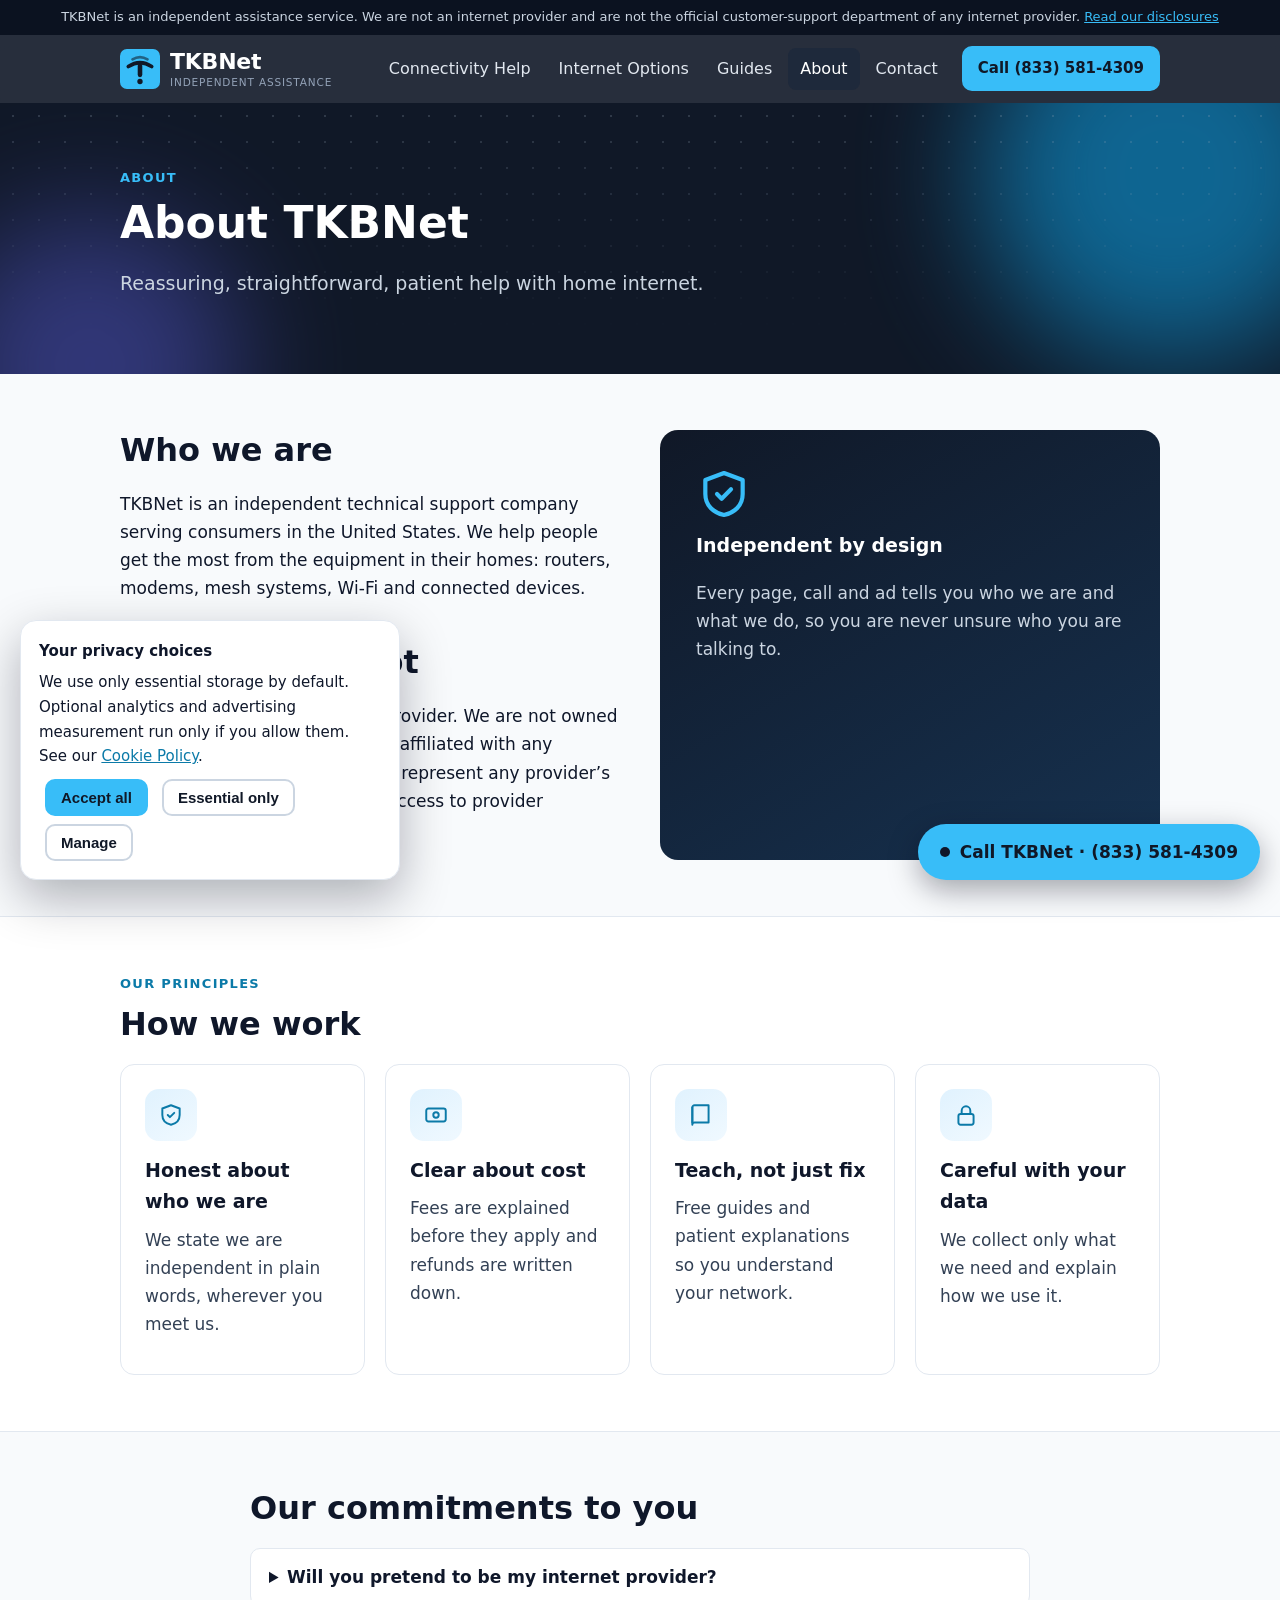
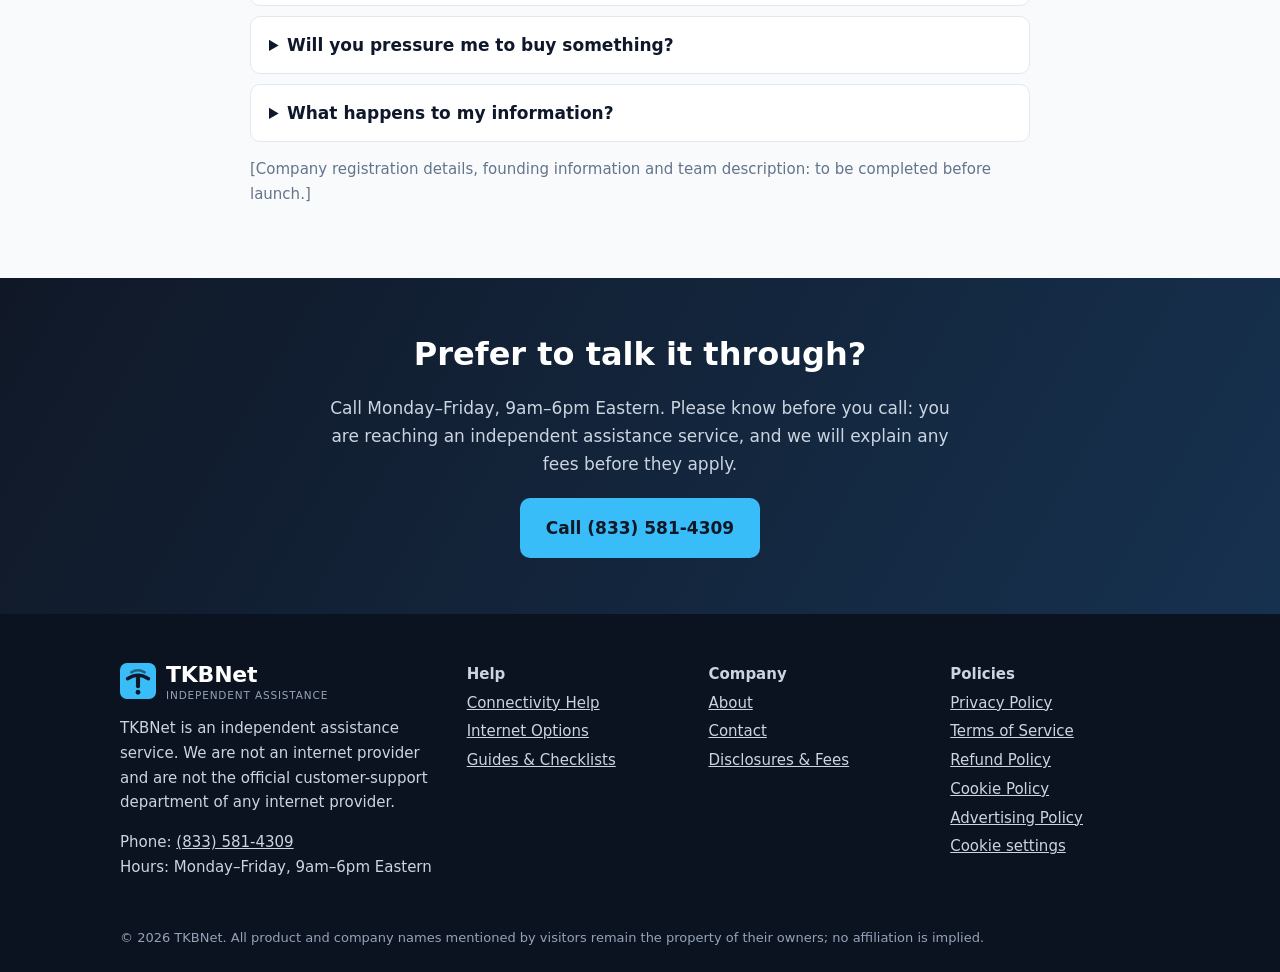
==== about/index.html @ 042ebf88 "Initial TKBNet.support website Independent connectivity assistance site: 12 pages, responsive design" ====
<!doctype html>
<html lang="en">
<head>
<meta charset="utf-8">
<meta name="viewport" content="width=device-width, initial-scale=1">
<title>About TKBNet | Independent Technical Support</title>
<meta name="description" content="TKBNet is an independent company that provides technical support for home networks and plain-language information on internet service.">
<meta name="robots" content="index,follow,max-image-preview:large,max-snippet:-1">
<link rel="canonical" href="https://tkbnet.support/about/">
<meta name="theme-color" content="#101827">
<meta name="format-detection" content="telephone=yes">
<meta property="og:site_name" content="TKBNet">
<meta property="og:locale" content="en_US">
<meta property="og:type" content="website">
<meta property="og:title" content="About TKBNet | Independent Technical Support">
<meta property="og:description" content="TKBNet is an independent company that provides technical support for home networks and plain-language information on internet service.">
<meta property="og:url" content="https://tkbnet.support/about/">
<meta property="og:image" content="https://tkbnet.support/assets/og-image.png">
<meta property="og:image:width" content="1200">
<meta property="og:image:height" content="630">
<meta property="og:image:alt" content="TKBNet: independent technical support for home Wi-Fi and network equipment">
<meta name="twitter:card" content="summary_large_image">
<meta name="twitter:title" content="About TKBNet | Independent Technical Support">
<meta name="twitter:description" content="TKBNet is an independent company that provides technical support for home networks and plain-language information on internet service.">
<meta name="twitter:image" content="https://tkbnet.support/assets/og-image.png">
<link rel="icon" href="/assets/favicon.svg" type="image/svg+xml">
<link rel="icon" href="/assets/icon-192.png" sizes="192x192" type="image/png">
<link rel="apple-touch-icon" href="/assets/apple-touch-icon.png">
<link rel="manifest" href="/manifest.webmanifest">
<script type="application/ld+json">{"@context": "https://schema.org", "@graph": [{"@type": "Organization", "@id": "https://tkbnet.support/#org", "name": "TKBNet", "url": "https://tkbnet.support/", "logo": "https://tkbnet.support/assets/logo-light.svg", "description": "Independent technical support for home Wi-Fi and network equipment in the United States.", "areaServed": "US", "contactPoint": [{"@type": "ContactPoint", "contactType": "customer support", "telephone": "+18335814309", "areaServed": "US", "availableLanguage": "English"}]}, {"@type": "WebSite", "@id": "https://tkbnet.support/#site", "url": "https://tkbnet.support/", "name": "TKBNet", "publisher": {"@id": "https://tkbnet.support/#org"}, "inLanguage": "en-US"}, {"@type": "AboutPage", "@id": "https://tkbnet.support/about/#page", "url": "https://tkbnet.support/about/", "name": "About TKBNet | Independent Technical Support", "description": "TKBNet is an independent company that provides technical support for home networks and plain-language information on internet service.", "isPartOf": {"@id": "https://tkbnet.support/#site"}, "about": {"@id": "https://tkbnet.support/#org"}, "inLanguage": "en-US", "dateModified": "2026-10-27"}, {"@type": "BreadcrumbList", "itemListElement": [{"@type": "ListItem", "position": 1, "name": "Home", "item": "https://tkbnet.support/"}, {"@type": "ListItem", "position": 2, "name": "About", "item": "https://tkbnet.support/about/"}]}, {"@type": "FAQPage", "mainEntity": [{"@type": "Question", "name": "Will you pretend to be my internet provider?", "acceptedAnswer": {"@type": "Answer", "text": "Never. We will not use a provider's name, logo or branding to suggest an affiliation. See our Advertising Policy."}}, {"@type": "Question", "name": "Will you pressure me to buy something?", "acceptedAnswer": {"@type": "Answer", "text": "No. We troubleshoot and inform. We do not sell internet plans or earn commissions from providers [confirm]."}}, {"@type": "Question", "name": "What happens to my information?", "acceptedAnswer": {"@type": "Answer", "text": "We use it to help you and to run our business, and we do not sell it. See our Privacy Policy."}}]}]}</script>
<script>document.documentElement.classList.add('js')</script>
<link rel="stylesheet" href="/assets/style.css">
</head>
<body>
<a class="skip" href="#main">Skip to content</a>
<div class="banner" role="note">TKBNet is an independent assistance service. We are not an internet provider and are not the official customer-support department of any internet provider. <a href="/disclosures/">Read our disclosures</a></div>
<header class="site-header">
  <div class="wrap bar">
    <a class="logo" href="/" aria-label="TKBNet home"><svg class="mark" viewBox="0 0 48 48" aria-hidden="true" focusable="false"><rect width="48" height="48" rx="13" fill="#38BDF8"/><path d="M15 12.5Q24 7 33 12.5" fill="none" stroke="#101827" stroke-width="3.2" stroke-linecap="round" opacity=".55"/><path d="M10 21Q24 11.5 38 21" fill="none" stroke="#101827" stroke-width="4.5" stroke-linecap="round"/><path d="M24 20v11" stroke="#101827" stroke-width="5.5" stroke-linecap="round"/><circle cx="24" cy="39" r="3.2" fill="#101827"/></svg><span class="lt"><b>TKBNet</b><small>Independent Assistance</small></span></a>
    <button class="menu-btn" aria-expanded="false" aria-controls="nav" aria-label="Toggle menu"><span class="bars" aria-hidden="true"><i></i><i></i><i></i></span><span class="mt">Menu</span></button>
    <nav id="nav" aria-label="Main"><a href="/connectivity-help/">Connectivity Help</a><a href="/internet-options/">Internet Options</a><a href="/internet-guides/">Guides</a><a href="/about/" aria-current="page">About</a><a href="/contact/">Contact</a><a class="btn btn-sm" href="tel:+18335814309">Call (833) 581-4309</a></nav>
  </div>
</header>
<main id="main">
<section class="pagehead"><span class="orb o1"></span><span class="orb o2"></span><span class="dots"></span><div class="wrap"><p class="eyebrow">About</p><h1>About TKBNet</h1><p class="lead">Reassuring, straightforward, patient help with home internet.</p></div></section>
<section class="section"><div class="wrap two">
  <div class="prose"><div class="reveal " style="--d:0ms"><h2>Who we are</h2><p>TKBNet is an independent technical support company serving consumers in the United States. We help people get the most from the equipment in their homes: routers, modems, mesh systems, Wi-Fi and connected devices.</p><h2>What we are not</h2><p>We are not an internet service provider. We are not owned by, operated by, endorsed by or affiliated with any internet provider, and we do not represent any provider&rsquo;s customer support. We have no access to provider accounts or systems.</p></div></div>
  <div class="aboutcard reveal"><svg class="ic xl" viewBox="0 0 24 24" fill="none" stroke="currentColor" stroke-width="1.8" stroke-linecap="round" stroke-linejoin="round" aria-hidden="true"><path d="M12 3l8 3v6c0 5-3.5 8-8 9-4.5-1-8-4-8-9V6z"/><path d="M9 12l2 2 4-4"/></svg><h3>Independent by design</h3><p>Every page, call and ad tells you who we are and what we do, so you are never unsure who you are talking to.</p></div>
</div></section>
<section class="section alt"><div class="wrap">
  <div class="reveal " style="--d:0ms"><p class="eyebrow dark">Our principles</p><h2>How we work</h2></div>
  <div class="cards">
    <article class="reveal card tilt" style="--d:0ms"><span class="icon-badge"><svg class="ic" viewBox="0 0 24 24" fill="none" stroke="currentColor" stroke-width="1.8" stroke-linecap="round" stroke-linejoin="round" aria-hidden="true"><path d="M12 3l8 3v6c0 5-3.5 8-8 9-4.5-1-8-4-8-9V6z"/><path d="M9 12l2 2 4-4"/></svg></span><h3>Honest about who we are</h3><p>We state we are independent in plain words, wherever you meet us.</p></article><article class="reveal card tilt" style="--d:70ms"><span class="icon-badge"><svg class="ic" viewBox="0 0 24 24" fill="none" stroke="currentColor" stroke-width="1.8" stroke-linecap="round" stroke-linejoin="round" aria-hidden="true"><rect x="3" y="6" width="18" height="12" rx="2"/><circle cx="12" cy="12" r="2.5"/></svg></span><h3>Clear about cost</h3><p>Fees are explained before they apply and refunds are written down.</p></article><article class="reveal card tilt" style="--d:140ms"><span class="icon-badge"><svg class="ic" viewBox="0 0 24 24" fill="none" stroke="currentColor" stroke-width="1.8" stroke-linecap="round" stroke-linejoin="round" aria-hidden="true"><path d="M4 5a2 2 0 0 1 2-2h13v16H6a2 2 0 0 0-2 2z"/><path d="M4 19V5"/></svg></span><h3>Teach, not just fix</h3><p>Free guides and patient explanations so you understand your network.</p></article><article class="reveal card tilt" style="--d:210ms"><span class="icon-badge"><svg class="ic" viewBox="0 0 24 24" fill="none" stroke="currentColor" stroke-width="1.8" stroke-linecap="round" stroke-linejoin="round" aria-hidden="true"><rect x="5" y="11" width="14" height="10" rx="2"/><path d="M8 11V8a4 4 0 0 1 8 0v3"/></svg></span><h3>Careful with your data</h3><p>We collect only what we need and explain how we use it.</p></article>
  </div>
</div></section>
<section class="section"><div class="wrap narrow">
  <div class="reveal " style="--d:0ms"><h2>Our commitments to you</h2></div>
  <details class='reveal'><summary>Will you pretend to be my internet provider?</summary><p>Never. We will not use a provider's name, logo or branding to suggest an affiliation. See our <a href='/advertising-policy/'>Advertising Policy</a>.</p></details><details class='reveal'><summary>Will you pressure me to buy something?</summary><p>No. We troubleshoot and inform. We do not sell internet plans or earn commissions from providers [confirm].</p></details><details class='reveal'><summary>What happens to my information?</summary><p>We use it to help you and to run our business, and we do not sell it. See our <a href='/privacy/'>Privacy Policy</a>.</p></details>
  <p class="muted">[Company registration details, founding information and team description: to be completed before launch.]</p>
</div></section>
<section class="band"><div class="wrap center">
<h2>Prefer to talk it through?</h2>
<p>Call Monday–Friday, 9am–6pm Eastern. Please know before you call: you are reaching an independent assistance service, and we will explain any fees before they apply.</p>
<a class="btn" href="tel:+18335814309">Call (833) 581-4309</a>
</div></section>

</main>
<footer class="site-footer">
  <div class="wrap cols">
    <div>
      <a class="logo foot-logo" href="/" aria-label="TKBNet home"><svg class="mark" viewBox="0 0 48 48" aria-hidden="true" focusable="false"><rect width="48" height="48" rx="13" fill="#38BDF8"/><path d="M15 12.5Q24 7 33 12.5" fill="none" stroke="#101827" stroke-width="3.2" stroke-linecap="round" opacity=".55"/><path d="M10 21Q24 11.5 38 21" fill="none" stroke="#101827" stroke-width="4.5" stroke-linecap="round"/><path d="M24 20v11" stroke="#101827" stroke-width="5.5" stroke-linecap="round"/><circle cx="24" cy="39" r="3.2" fill="#101827"/></svg><span class="lt"><b>TKBNet</b><small>Independent Assistance</small></span></a>
      <p>TKBNet is an independent assistance service. We are not an internet provider and are not the official customer-support department of any internet provider.</p>
      <p>Phone: <a href="tel:+18335814309">(833) 581-4309</a><br>Hours: Monday–Friday, 9am–6pm Eastern</p>
    </div>
    <div>
      <strong>Help</strong>
      <a href="/connectivity-help/">Connectivity Help</a>
      <a href="/internet-options/">Internet Options</a>
      <a href="/internet-guides/">Guides &amp; Checklists</a>
    </div>
    <div>
      <strong>Company</strong>
      <a href="/about/">About</a>
      <a href="/contact/">Contact</a>
      <a href="/disclosures/">Disclosures &amp; Fees</a>
    </div>
    <div>
      <strong>Policies</strong>
      <a href="/privacy/">Privacy Policy</a>
      <a href="/terms/">Terms of Service</a>
      <a href="/refund-policy/">Refund Policy</a>
      <a href="/cookie-policy/">Cookie Policy</a>
      <a href="/advertising-policy/">Advertising Policy</a>
      <a href="#" data-cookie-settings>Cookie settings</a>
    </div>
  </div>
  <div class="wrap fine">&copy; 2026 TKBNet. All product and company names mentioned by visitors remain the property of their owners; no affiliation is implied.</div>
</footer>
<a class="call-bar" href="tel:+18335814309"><span class="ring" aria-hidden="true"></span>Call TKBNet &middot; (833) 581-4309</a>
<div class="popup" id="popup" hidden>
  <div class="pop-card" role="dialog" aria-modal="true" aria-labelledby="pop-t" aria-describedby="pop-d">
    <button class="pop-x" type="button" aria-label="Close">&times;</button>
    <div class="pop-art" aria-hidden="true"><svg class="mark" viewBox="0 0 48 48" aria-hidden="true" focusable="false"><rect width="48" height="48" rx="13" fill="#38BDF8"/><path d="M15 12.5Q24 7 33 12.5" fill="none" stroke="#101827" stroke-width="3.2" stroke-linecap="round" opacity=".55"/><path d="M10 21Q24 11.5 38 21" fill="none" stroke="#101827" stroke-width="4.5" stroke-linecap="round"/><path d="M24 20v11" stroke="#101827" stroke-width="5.5" stroke-linecap="round"/><circle cx="24" cy="39" r="3.2" fill="#101827"/></svg></div>
    <p class="eyebrow dark">Independent technical support</p>
    <h2 id="pop-t">Still stuck with your Wi-Fi or router?</h2>
    <p id="pop-d">Talk to a TKBNet technician about your home-network equipment. We explain any fees before they apply, and you can hang up at no charge before agreeing to anything.</p>
    <a class="btn pulse" href="tel:+18335814309">Call (833) 581-4309</a>
    <a class="pop-alt" href="/internet-guides/">Try our free guides first</a>
    <small>TKBNet is an independent assistance service. We are not an internet provider and are not the official customer-support department of any internet provider.</small>
  </div>
</div>
<div class="cookie" id="cookie" role="dialog" aria-label="Cookie preferences" hidden>
  <strong>Your privacy choices</strong>
  <p>We use only essential storage by default. Optional analytics and advertising measurement run only if you allow them. See our <a href="/cookie-policy/">Cookie Policy</a>.</p>
  <div class="cookie-opts" id="cookie-opts" hidden>
    <label><input type="checkbox" checked disabled> Essential (always on)</label>
    <label><input type="checkbox" id="c-an"> Analytics</label>
    <label><input type="checkbox" id="c-ad"> Advertising measurement</label>
  </div>
  <div class="cookie-btns"><button class="btn btn-sm" data-c="all">Accept all</button><button class="btn btn-sm btn-line" data-c="none">Essential only</button><button class="btn btn-sm btn-line" data-c="manage">Manage</button></div>
</div>
<script src="/assets/site.js" defer></script>
</body>
</html>
---- assets/style.css ----
:root{--navy:#101827;--blue:#38BDF8;--blue-d:#0b7aa8;--cloud:#F8FAFC;--slate:#64748B;--ink:#0f172a;--line:#e2e8f0;--card:#fff}
*{box-sizing:border-box}
html{scroll-behavior:smooth}
body{margin:0;font:17px/1.65 Inter,system-ui,-apple-system,"Segoe UI",Roboto,sans-serif;color:var(--ink);background:var(--cloud);padding-bottom:64px}
a{color:var(--blue-d)}
.wrap{max-width:1080px;margin:0 auto;padding:0 20px}
.skip{position:absolute;left:-999px}.skip:focus{left:8px;top:8px;background:#fff;padding:8px;z-index:99}
.banner{background:#0b1220;color:#cbd5e1;font-size:14px;text-align:center;padding:8px 16px}.banner a{color:var(--blue)}
.site-header{background:var(--navy);color:#fff;position:sticky;top:0;z-index:20}
.bar{display:flex;align-items:center;justify-content:space-between;gap:16px;min-height:68px;flex-wrap:wrap}
.logo{color:#fff;text-decoration:none;font-weight:800;font-size:22px;display:flex;align-items:center;gap:10px;flex-wrap:wrap}
.logo small{font-weight:500;font-size:12px;color:#94a3b8;letter-spacing:.04em;text-transform:uppercase;width:100%;margin-left:34px;margin-top:-6px}
.mark{width:24px;height:24px;border-radius:7px;background:var(--blue);display:inline-block;position:relative}
.mark:after{content:"";position:absolute;inset:6px;border:3px solid var(--navy);border-radius:50%;border-bottom-color:transparent;border-left-color:transparent;transform:rotate(-45deg)}
nav{display:flex;gap:6px;align-items:center;flex-wrap:wrap}
nav a{color:#e2e8f0;text-decoration:none;padding:8px 12px;border-radius:8px;font-size:16px}
nav a:hover,nav a[aria-current]{background:#1e293b;color:#fff}
nav a.btn{color:var(--navy)}
.menu-btn{display:none;background:#1e293b;color:#fff;border:0;border-radius:8px;padding:10px 14px;font:inherit}
.btn{display:inline-block;background:var(--blue);color:var(--navy);font-weight:700;text-decoration:none;padding:14px 24px;border-radius:10px;border:2px solid var(--blue)}
.btn:hover{background:#7dd3fc;border-color:#7dd3fc}
.btn-sm{padding:8px 14px;font-size:15px;margin-left:6px}
.btn-ghost{background:transparent;color:#fff;border-color:#475569}.btn-ghost:hover{background:#1e293b;border-color:#64748b}
:focus-visible{outline:3px solid #f59e0b;outline-offset:2px}
.hero{background:linear-gradient(160deg,#101827 0%,#16233b 100%);color:#fff;padding:64px 0}
.hero-grid{display:grid;grid-template-columns:1.2fr .8fr;gap:40px;align-items:center}
.hero h1{font-size:clamp(34px,5vw,52px);line-height:1.1;margin:0 0 16px}
.lead{font-size:19px;color:#cbd5e1;max-width:60ch}
.eyebrow{color:var(--blue);font-weight:700;letter-spacing:.1em;text-transform:uppercase;font-size:13px;margin:0 0 10px}
.cta-row{display:flex;gap:12px;flex-wrap:wrap;margin:24px 0 12px}
.note{font-size:14px;color:#94a3b8;max-width:60ch}
.hero-art svg{width:100%;height:auto}
.pagehead{background:var(--navy);color:#fff;padding:48px 0}
.pagehead h1{margin:0 0 10px;font-size:clamp(30px,4.5vw,44px);line-height:1.15}
.section{padding:56px 0}.alt{background:#fff;border-block:1px solid var(--line)}
h2{font-size:clamp(24px,3vw,32px);line-height:1.25;margin:0 0 20px}
h3{margin:0 0 8px;font-size:19px}
.cards{display:grid;grid-template-columns:repeat(auto-fit,minmax(230px,1fr));gap:20px}
.cards.three{grid-template-columns:repeat(auto-fit,minmax(260px,1fr))}
.card{background:var(--card);border:1px solid var(--line);border-radius:14px;padding:24px;display:block;color:inherit;text-decoration:none}
a.card:hover{border-color:var(--blue);box-shadow:0 4px 18px rgba(16,24,39,.08)}
.card p{margin:0 0 12px;color:#334155}
.two{display:grid;grid-template-columns:1fr 1fr;gap:40px}
.ticks,.cross{list-style:none;padding:0}
.ticks li,.cross li{padding-left:28px;position:relative;margin-bottom:10px}
.ticks li:before{content:"\2713";position:absolute;left:0;color:#0b7aa8;font-weight:800}
.cross li:before{content:"\2715";position:absolute;left:0;color:#b91c1c;font-weight:800}
.prose{max-width:760px}.prose h2{margin-top:40px}.prose h2:first-child{margin-top:0}
.two.prose, .wrap.two{max-width:1080px}
.muted{color:var(--slate);font-size:15px}
.big{font-size:32px;font-weight:800;margin:0}
.callout{background:#fff7ed;border:1px solid #fed7aa;border-radius:10px;padding:16px}
.band{background:var(--navy);color:#fff;padding:56px 0}.band p{color:#cbd5e1;max-width:60ch;margin:0 auto 20px}.center{text-align:center}
.table-wrap{overflow-x:auto}
table{border-collapse:collapse;width:100%;background:#fff;font-size:16px}
th,td{border:1px solid var(--line);padding:10px 12px;text-align:left;vertical-align:top}th{background:#eef2f7}
details{background:#fff;border:1px solid var(--line);border-radius:10px;padding:14px 18px;margin-bottom:10px}
summary{cursor:pointer;font-weight:600}
.site-footer{background:#0b1220;color:#cbd5e1;padding:48px 0 24px;font-size:15px}
.site-footer a{color:#cbd5e1;display:block;margin:4px 0}.site-footer a:hover{color:#fff}
.site-footer p a{display:inline}
.cols{display:grid;grid-template-columns:1.5fr 1fr 1fr 1fr;gap:32px}
.fine{margin-top:32px;font-size:13px;color:#94a3b8}
.call-bar{display:none}
@media(max-width:800px){
 .hero-grid,.two,.cols{grid-template-columns:1fr}.hero-art{display:none}
 .menu-btn{display:block}
 nav{display:none;width:100%;flex-direction:column;align-items:stretch;padding-bottom:12px}
 nav.open{display:flex}
 .btn-sm{margin:6px 0 0;text-align:center}
 .call-bar{display:block;position:fixed;left:12px;right:12px;bottom:12px;z-index:30;background:var(--blue);color:var(--navy);text-align:center;font-weight:800;padding:14px;border-radius:12px;text-decoration:none;box-shadow:0 6px 20px rgba(0,0,0,.25)}
 body{padding-bottom:84px}
}
@media(min-width:801px){body{padding-bottom:0}}
@media(prefers-reduced-motion:reduce){html{scroll-behavior:auto}}

/* ---- dynamic layer ---- */
:root{--glow:rgba(56,189,248,.35)}
.site-header{transition:box-shadow .3s,min-height .3s;backdrop-filter:saturate(1.4) blur(10px);background:rgba(16,24,39,.9)}
.site-header.scrolled{box-shadow:0 6px 24px rgba(2,6,23,.35)}
.site-header.scrolled .bar{min-height:56px}
.hero,.pagehead{position:relative;overflow:hidden;isolation:isolate}
.hero{padding:84px 0 72px}
.orb{position:absolute;border-radius:50%;filter:blur(60px);opacity:.55;z-index:-1;animation:drift 14s ease-in-out infinite}
.o1{width:380px;height:380px;background:#0ea5e9;top:-120px;right:-80px}
.o2{width:300px;height:300px;background:#6366f1;bottom:-140px;left:-60px;animation-delay:-5s;opacity:.4}
.o3{width:220px;height:220px;background:#22d3ee;top:40%;left:42%;animation-delay:-9s;opacity:.25}
.dots{position:absolute;inset:0;z-index:-1;background-image:radial-gradient(rgba(148,163,184,.25) 1px,transparent 1px);background-size:26px 26px;mask-image:linear-gradient(180deg,#000,transparent 85%);-webkit-mask-image:linear-gradient(180deg,#000,transparent 85%)}
@keyframes drift{0%,100%{transform:translate(0,0) scale(1)}50%{transform:translate(30px,-24px) scale(1.12)}}
.grad{background:linear-gradient(90deg,#38BDF8,#a5f3fc 50%,#818cf8);-webkit-background-clip:text;background-clip:text;color:transparent;background-size:200% auto;animation:shine 6s linear infinite}
@keyframes shine{to{background-position:200% center}}
.pill{display:inline-flex;align-items:center;gap:8px;background:rgba(56,189,248,.12);border:1px solid rgba(56,189,248,.35);padding:6px 14px;border-radius:99px}
.pill i{width:8px;height:8px;border-radius:50%;background:var(--blue);box-shadow:0 0 0 0 var(--glow);animation:ping 2s infinite}
@keyframes ping{70%{box-shadow:0 0 0 10px rgba(56,189,248,0)}100%{box-shadow:0 0 0 0 rgba(56,189,248,0)}}
.trust{display:flex;flex-wrap:wrap;gap:8px 20px;list-style:none;padding:0;margin:8px 0 14px;color:#cbd5e1;font-size:15px}
.trust li{display:flex;align-items:center;gap:6px}
.ic{width:26px;height:26px;flex:none}.ic.sm{width:18px;height:18px}.ic.xl{width:56px;height:56px}
.btn{display:inline-flex;align-items:center;gap:8px;transition:transform .2s,box-shadow .2s,background .2s}
.btn:hover{transform:translateY(-2px);box-shadow:0 8px 22px var(--glow)}
.btn.pulse{animation:btnpulse 2.4s infinite}
@keyframes btnpulse{0%{box-shadow:0 0 0 0 rgba(56,189,248,.55)}70%{box-shadow:0 0 0 16px rgba(56,189,248,0)}100%{box-shadow:0 0 0 0 rgba(56,189,248,0)}}
.btn-line{background:transparent;color:#fff;border-color:#475569}
/* hero scene */
.scene{position:relative;height:380px;display:grid;place-items:center}
.ring{position:absolute;border:2px solid rgba(56,189,248,.45);border-radius:50%;animation:rip 4.5s ease-out infinite;opacity:0}
.r1{width:120px;height:120px}.r2{width:120px;height:120px;animation-delay:1.5s}.r3{width:120px;height:120px;animation-delay:3s}
@keyframes rip{0%{transform:scale(.6);opacity:.9}100%{transform:scale(3.2);opacity:0}}
.device{position:relative;width:128px;height:128px;border-radius:30px;background:linear-gradient(145deg,#1e293b,#0f172a);border:2px solid #38BDF8;display:grid;place-items:center;color:#38BDF8;box-shadow:0 0 44px var(--glow);animation:bob 5s ease-in-out infinite}
.led{position:absolute;bottom:14px;width:7px;height:7px;border-radius:50%;background:#38BDF8;animation:blink 1.6s infinite}
.l1{left:38px}.l2{left:60px;animation-delay:.3s}.l3{left:82px;animation-delay:.6s}
@keyframes blink{50%{opacity:.25}}
@keyframes bob{50%{transform:translateY(-10px)}}
.chip{position:absolute;display:flex;align-items:center;gap:8px;background:rgba(15,23,42,.85);color:#e2e8f0;border:1px solid rgba(56,189,248,.4);padding:10px 14px;border-radius:12px;font-size:14px;backdrop-filter:blur(6px);box-shadow:0 10px 30px rgba(2,6,23,.4);animation:float 6s ease-in-out infinite;white-space:nowrap}
.chip .ic{color:var(--blue)}
.c1{top:6%;left:0}.c2{top:20%;right:-4%;animation-delay:-1.5s}.c3{bottom:16%;left:-2%;animation-delay:-3s}.c4{bottom:4%;right:2%;animation-delay:-4.5s}
@keyframes float{0%,100%{transform:translateY(0)}50%{transform:translateY(-14px)}}
/* marquee */
.marquee{background:#0b1220;border-block:1px solid #1e293b;overflow:hidden;padding:14px 0}
.track{display:flex;gap:48px;width:max-content;animation:scroll 38s linear infinite}
.track span{color:#94a3b8;font-weight:600;font-size:15px;letter-spacing:.04em;text-transform:uppercase;white-space:nowrap}
.track span:before{content:"\25C6";color:var(--blue);margin-right:48px;font-size:10px;vertical-align:middle}
@keyframes scroll{to{transform:translateX(-50%)}}
/* reveal */
.js .reveal{opacity:0;transform:translateY(28px);transition:opacity .7s cubic-bezier(.2,.7,.2,1),transform .7s cubic-bezier(.2,.7,.2,1);transition-delay:var(--d,0ms)}
.js .reveal.in{opacity:1;transform:none}
.eyebrow.dark{color:var(--blue-d)}
.sub{color:var(--slate);max-width:62ch;margin:-8px 0 28px}
.narrow{max-width:820px}
.icon-badge{display:grid;place-items:center;width:52px;height:52px;border-radius:14px;background:linear-gradient(145deg,#e0f2fe,#f0f9ff);color:var(--blue-d);margin-bottom:14px;transition:transform .35s,background .35s,color .35s}
.card{transition:transform .3s,box-shadow .3s,border-color .3s}
.card.tilt:hover{transform:translateY(-6px);box-shadow:0 16px 40px rgba(14,116,144,.15);border-color:var(--blue)}
.card:hover .icon-badge{transform:rotate(-6deg) scale(1.08);background:var(--navy);color:var(--blue)}
.more{color:var(--blue-d);font-weight:600}
.mini{font-size:14px;color:var(--slate)}
/* timeline */
.timeline{list-style:none;margin:0;padding:0;display:grid;grid-template-columns:repeat(auto-fit,minmax(210px,1fr));gap:24px;counter-reset:s;position:relative}
.timeline li{position:relative;background:#fff;border:1px solid var(--line);border-radius:14px;padding:24px}
.alt .timeline li{background:var(--cloud)}
.num{display:grid;place-items:center;width:40px;height:40px;border-radius:50%;background:var(--navy);color:var(--blue);font-weight:800;margin-bottom:12px;box-shadow:0 0 0 6px rgba(56,189,248,.15)}
.timeline.vertical{grid-template-columns:1fr;position:relative}
.timeline.vertical li{padding-left:84px;min-height:92px}
.timeline.vertical .num{position:absolute;left:24px;top:22px;margin:0}
.timeline.vertical:before{content:"";position:absolute;left:43px;top:30px;bottom:30px;width:2px;background:linear-gradient(var(--blue),transparent)}
/* tabs */
.tabbox{background:#fff;border:1px solid var(--line);border-radius:16px;padding:20px;box-shadow:0 10px 30px rgba(15,23,42,.05)}
.tabs{display:flex;gap:8px;flex-wrap:wrap;margin-bottom:16px}
.tabs button{font:inherit;font-weight:600;border:1px solid var(--line);background:var(--cloud);padding:10px 16px;border-radius:99px;cursor:pointer;transition:.2s}
.tabs button[aria-selected=true]{background:var(--navy);color:#fff;border-color:var(--navy)}
.panel{display:none}.panel.on{display:block;animation:fadeup .4s}
@keyframes fadeup{from{opacity:0;transform:translateY(10px)}}
.steps-list{padding-left:22px}.steps-list li{margin-bottom:8px}
.center-link{text-align:center;margin-top:20px}
.split-card{background:#fff;border-radius:16px;padding:28px;border:1px solid var(--line);height:100%}
.split-card h3{display:flex;align-items:center;gap:8px;margin-bottom:14px}
.split-card.good{border-top:4px solid #0ea5e9}.split-card.bad{border-top:4px solid #f43f5e}
.cta-band,.band{position:relative;overflow:hidden;background:linear-gradient(120deg,#101827,#16314f,#101827);background-size:200% 200%;animation:bgmove 12s ease infinite}
@keyframes bgmove{50%{background-position:100% 50%}}
.band h2{color:#fff}
/* calculator */
.calc{background:#fff;border:1px solid var(--line);border-radius:16px;padding:24px;display:grid;gap:16px;box-shadow:0 10px 30px rgba(15,23,42,.06)}
.calc label{display:grid;gap:6px;font-weight:600;position:relative}
.calc output{position:absolute;right:0;top:0;color:var(--blue-d)}
.calc input[type=range]{width:100%;accent-color:#0ea5e9}
.calc .chk{display:flex;gap:10px;align-items:center;font-weight:500}
.result{background:var(--navy);color:#fff;border-radius:12px;padding:18px;text-align:center}
.result span{color:#94a3b8;font-size:14px;display:block}.result strong{font-size:38px;color:var(--blue);display:block;line-height:1.2}
.meter{height:8px;background:#1e293b;border-radius:99px;margin:10px 0;overflow:hidden}.meter i{display:block;height:100%;width:20%;background:linear-gradient(90deg,#38BDF8,#818cf8);border-radius:99px;transition:width .5s}
.result small{color:#94a3b8}
/* checklist */
.checklist{list-style:none;padding:0;margin:0 0 14px}
.checklist li{background:#fff;border:1px solid var(--line);border-radius:12px;margin-bottom:8px;transition:.2s}
.checklist label{display:flex;gap:12px;padding:12px 14px;cursor:pointer;align-items:flex-start}
.checklist input{margin-top:6px;accent-color:#0ea5e9;width:18px;height:18px}
.checklist li.done{background:#ecfeff;border-color:#67e8f9}.checklist li.done span{text-decoration:line-through;color:var(--slate)}
.progress{height:8px;background:#e2e8f0;border-radius:99px;overflow:hidden}.progress i{display:block;height:100%;width:0;background:linear-gradient(90deg,#38BDF8,#22c55e);transition:width .4s}
.floorplan{background:#fff;border:1px solid var(--line);border-radius:16px;padding:16px}
.sig{fill:rgba(56,189,248,.12);stroke:#38BDF8;stroke-dasharray:4 4;animation:sigp 3s ease-in-out infinite}.s2{animation-delay:.4s;fill:rgba(56,189,248,.07)}.s3{animation-delay:.8s;fill:rgba(56,189,248,.04)}
@keyframes sigp{50%{opacity:.35}}
.aboutcard{background:linear-gradient(150deg,#101827,#16314f);color:#fff;border-radius:18px;padding:36px;text-align:left}.aboutcard .ic{color:var(--blue)}.aboutcard p{color:#cbd5e1}
/* page head extra */
.pagehead{padding:64px 0 56px}.pagehead .wrap{position:relative}
.pagehead h1{animation:fadeup .7s}
/* legal */
.legal{display:grid;grid-template-columns:240px 1fr;gap:40px;align-items:start}
.toc{position:sticky;top:90px;background:#fff;border:1px solid var(--line);border-radius:14px;padding:18px;font-size:14px;max-height:calc(100vh - 120px);overflow:auto}
.toc strong{display:block;margin-bottom:8px}.toc a{display:block;text-decoration:none;color:#334155;padding:5px 8px;border-radius:6px;border-left:2px solid transparent}
.toc a:hover,.toc a.act{background:#e0f2fe;color:var(--blue-d);border-left-color:var(--blue)}
.toc hr{border:0;border-top:1px solid var(--line);margin:10px 0}
.lsec{scroll-margin-top:90px;margin-bottom:30px;padding-bottom:6px;border-bottom:1px solid var(--line)}.lsec h2{font-size:24px;margin-top:0}
.legal .prose{max-width:none}
/* call bar (all sizes) */
.call-bar{display:flex;align-items:center;justify-content:center;gap:10px;position:fixed;right:20px;bottom:20px;left:auto;z-index:30;background:var(--blue);color:var(--navy);font-weight:800;padding:14px 22px;border-radius:99px;text-decoration:none;box-shadow:0 10px 30px rgba(2,6,23,.35);transition:transform .2s;animation:floatbar 4s ease-in-out infinite}
.call-bar:hover{transform:scale(1.05)}
.ring{}
.call-bar .ring{position:static;width:10px;height:10px;background:#0f172a;border:0;border-radius:50%;opacity:1;animation:ping2 1.6s infinite}
@keyframes ping2{70%{box-shadow:0 0 0 10px rgba(15,23,42,0)}0%{box-shadow:0 0 0 0 rgba(15,23,42,.5)}}
@keyframes floatbar{50%{transform:translateY(-5px)}}
/* cookie */
.cookie{position:fixed;left:20px;bottom:20px;z-index:40;max-width:380px;background:#fff;border:1px solid var(--line);border-radius:16px;padding:18px;box-shadow:0 18px 50px rgba(2,6,23,.3);animation:fadeup .5s;font-size:15px}
.cookie[hidden]{display:none}
.cookie p{margin:6px 0 10px}
.cookie-opts{display:grid;gap:6px;margin-bottom:10px}.cookie-opts[hidden]{display:none}
.cookie-btns{display:flex;gap:8px;flex-wrap:wrap}
.cookie .btn-line{color:var(--navy);border-color:#cbd5e1}.cookie .btn-line:hover{background:#f1f5f9;box-shadow:none}
@media(max-width:900px){.legal{grid-template-columns:1fr}.toc{position:static;max-height:none}.cols{grid-template-columns:1fr 1fr}}
@media(max-width:800px){
 .scene{height:300px;transform:scale(.85)}.hero-art{display:none}
 .hero{padding:52px 0 44px}
 .chip.c2,.chip.c4{display:none}
 .call-bar{left:12px;right:12px;bottom:12px;border-radius:14px}
 .cookie{left:12px;right:12px;bottom:76px;max-width:none}
 .timeline.vertical li{padding-left:76px}
 body{padding-bottom:84px}
}
@media(max-width:560px){.cols{grid-template-columns:1fr}}
@media(prefers-reduced-motion:reduce){*,*:before,*:after{animation:none!important;transition:none!important}.js .reveal{opacity:1;transform:none}}

/* ================= RESPONSIVE LAYER ================= */
html{-webkit-text-size-adjust:100%}
img,svg,video{max-width:100%;height:auto}
body{overflow-x:hidden;overflow-wrap:break-word}
.wrap{padding-inline:max(20px,env(safe-area-inset-left)) max(20px,env(safe-area-inset-right))}
/* banner */
.banner{font-size:13px;line-height:1.45;padding:8px 14px}
/* header */
.site-header{position:sticky;top:0;z-index:50}
.bar{display:flex;flex-wrap:nowrap;align-items:center;justify-content:space-between;gap:12px;min-height:68px;position:relative}
.logo{display:flex;align-items:center;gap:10px;flex-wrap:nowrap;min-width:0}
.logo .lt{display:flex;flex-direction:column;line-height:1.15;min-width:0}
.logo b{font-size:22px;font-weight:800;letter-spacing:-.01em}
.logo small{display:block;width:auto;margin:2px 0 0;font-size:10.5px;color:#94a3b8;letter-spacing:.08em;text-transform:uppercase;white-space:nowrap}
.mark{flex:none}
.menu-btn{display:none;align-items:center;gap:10px;background:#1e293b;color:#fff;border:1px solid #334155;border-radius:10px;padding:10px 14px;font:inherit;font-weight:600;cursor:pointer;min-height:44px}
.bars{display:grid;gap:4px;width:18px}.bars i{display:block;height:2px;background:#fff;border-radius:2px;transition:transform .25s,opacity .2s}
.menu-btn[aria-expanded=true] .bars i:nth-child(1){transform:translateY(6px) rotate(45deg)}
.menu-btn[aria-expanded=true] .bars i:nth-child(2){opacity:0}
.menu-btn[aria-expanded=true] .bars i:nth-child(3){transform:translateY(-6px) rotate(-45deg)}
nav{display:flex;flex-direction:row;align-items:center;gap:4px;width:auto;flex-wrap:nowrap}
nav a{white-space:nowrap}
nav .btn-sm{margin-left:8px}
/* tablet and phone: collapsible menu */
@media(max-width:1100px){
 .menu-btn{display:inline-flex}
 nav{display:none;position:absolute;left:0;right:0;top:100%;background:#101827;border-top:1px solid #1e293b;border-bottom:1px solid #1e293b;flex-direction:column;align-items:stretch;gap:2px;padding:12px 16px 16px;box-shadow:0 18px 30px rgba(2,6,23,.45);max-height:calc(100vh - 120px);overflow:auto}
 nav.open{display:flex;animation:fadeup .25s}
 nav a{padding:14px 14px;font-size:17px;border-radius:10px}
 nav .btn-sm{margin:8px 0 0;padding:14px;font-size:17px;text-align:center;justify-content:center;display:flex}
}
@media(max-width:420px){
 .logo small{display:none}
 .menu-btn .mt{display:none}
 .menu-btn{padding:12px}
 .logo b{font-size:21px}
}
@media(max-width:360px){.banner{font-size:12px}}
/* layout grids */
.hero-grid{grid-template-columns:1.15fr .85fr;gap:32px}
@media(max-width:960px){
 .hero{padding:56px 0 48px}
 .hero-grid{grid-template-columns:1fr;gap:20px}
 .scene{height:300px;max-width:460px;margin:0 auto;width:100%}
 .two,.cols,.legal{grid-template-columns:1fr}
 .cols{grid-template-columns:1fr 1fr}
 .toc{position:static;max-height:none;display:flex;flex-wrap:wrap;gap:6px}
 .toc strong{width:100%}.toc a{border:1px solid var(--line);border-radius:99px;padding:6px 12px}
 .toc hr{display:none}
 .section{padding:44px 0}
}
@media(max-width:640px){
 body{font-size:16px}
 .hero h1{font-size:clamp(30px,9vw,40px)}
 .lead{font-size:17px}
 .cta-row .btn{flex:1 1 100%;justify-content:center;text-align:center}
 .trust{gap:6px 14px;font-size:14px}
 .scene{height:250px}
 .scene .chip{font-size:12px;padding:7px 10px}
 .c1{top:2%;left:0}.c3{bottom:8%;left:0}
 .chip.c2,.chip.c4{display:none}
 .device{width:104px;height:104px;border-radius:26px}.device .ic.xl{width:44px;height:44px}
 .pagehead{padding:44px 0 36px}
 .section{padding:36px 0}
 .cards,.cards.three{grid-template-columns:1fr}
 .timeline{grid-template-columns:1fr}
 .timeline.vertical li{padding:20px 20px 20px 72px}
 .timeline.vertical .num{left:18px}.timeline.vertical:before{left:37px}
 .tabbox{padding:14px}
 .tabs{flex-wrap:nowrap;overflow-x:auto;padding-bottom:6px;margin-inline:-4px;scrollbar-width:thin}
 .tabs button{flex:none}
 .split-card,.card{padding:20px}
 .calc{padding:16px}
 .result strong{font-size:32px}
 .big{font-size:26px}
 .cols{grid-template-columns:1fr;gap:24px}
 table{font-size:14px}th,td{padding:8px 10px}
 .band{padding:40px 0}.band .btn{width:100%;justify-content:center}
 .cookie{left:10px;right:10px;bottom:78px;max-width:none;padding:14px}
 .call-bar{left:10px;right:10px;bottom:10px;padding:14px;border-radius:14px;padding-bottom:max(14px,env(safe-area-inset-bottom))}
 body{padding-bottom:88px}
 .orb{filter:blur(48px);opacity:.4}.o1{width:240px;height:240px}.o2{width:200px;height:200px}.o3{display:none}
}
@media(max-width:380px){
 .wrap{padding-inline:16px}
 .scene .chip{display:none}
 .scene{height:200px}
 .tabs button{padding:9px 12px;font-size:15px}
}
@media(max-width:640px){
 .cookie{font-size:13.5px;padding:12px}.cookie strong{font-size:15px}.cookie p{margin:4px 0 8px;line-height:1.45}
 .cookie-btns{flex-wrap:nowrap;gap:6px}.cookie-btns .btn{flex:1;padding:10px 6px;font-size:14px;justify-content:center;white-space:nowrap}
 .banner{font-size:12px;padding:6px 12px}
}
.legal>*,.two>*,.hero-grid>*,.cols>*{min-width:0}
@media(max-width:960px){.two,.legal{grid-template-columns:minmax(0,1fr)}}
.table-wrap{max-width:100%;-webkit-overflow-scrolling:touch}
@media(min-width:1500px){.wrap{max-width:1200px}}
@media(hover:none){.card.tilt:hover{transform:none;box-shadow:none}.btn:hover{transform:none}}

.logo .mark{width:40px;height:40px;flex:none;display:block;transition:transform .3s}
.logo:hover .mark{transform:rotate(-6deg) scale(1.06)}
.site-footer .logo{display:flex;margin:0 0 12px}.site-footer .logo b{color:#fff}
.site-footer .foot-logo .mark{width:36px;height:36px}
@media(max-width:420px){.logo .mark{width:38px;height:38px}}

.popup{position:fixed;inset:0;z-index:80;display:grid;place-items:center;padding:20px;background:rgba(2,6,23,.6);backdrop-filter:blur(3px);opacity:0;transition:opacity .35s}
.popup[hidden]{display:none}
.popup.show{opacity:1}
.pop-card{position:relative;width:100%;max-width:440px;background:#fff;border-radius:22px;padding:34px 30px 26px;text-align:center;box-shadow:0 30px 80px rgba(2,6,23,.5);transform:translateY(24px) scale(.96);transition:transform .45s cubic-bezier(.2,.8,.2,1);max-height:calc(100vh - 40px);overflow:auto}
.popup.show .pop-card{transform:none}
.pop-card:before{content:"";position:absolute;left:0;right:0;top:0;height:6px;border-radius:22px 22px 0 0;background:linear-gradient(90deg,#38BDF8,#818cf8)}
.pop-art{width:64px;height:64px;margin:0 auto 12px;animation:bob 4s ease-in-out infinite}
.pop-art .mark{width:64px;height:64px;filter:drop-shadow(0 8px 16px rgba(56,189,248,.45))}
.pop-card h2{font-size:26px;line-height:1.2;margin:4px 0 12px}
.pop-card p{color:#334155;margin:0 0 20px;font-size:16px}
.pop-card .btn{width:100%;justify-content:center;font-size:18px}
.pop-alt{display:block;margin:14px 0 14px;font-weight:600}
.pop-card small{display:block;color:var(--slate);font-size:12.5px;line-height:1.45}
.pop-x{position:absolute;right:12px;top:14px;width:40px;height:40px;border:0;border-radius:50%;background:#f1f5f9;color:#0f172a;font-size:26px;line-height:1;cursor:pointer;transition:background .2s}
.pop-x:hover{background:#e2e8f0}
body.pop-open{overflow:hidden}
@media(max-width:560px){.popup{align-items:end;padding:0}.pop-card{border-radius:22px 22px 0 0;max-width:none;padding:30px 20px calc(22px + env(safe-area-inset-bottom));transform:translateY(100%)}.pop-card:before{border-radius:22px 22px 0 0}.pop-card h2{font-size:23px}}
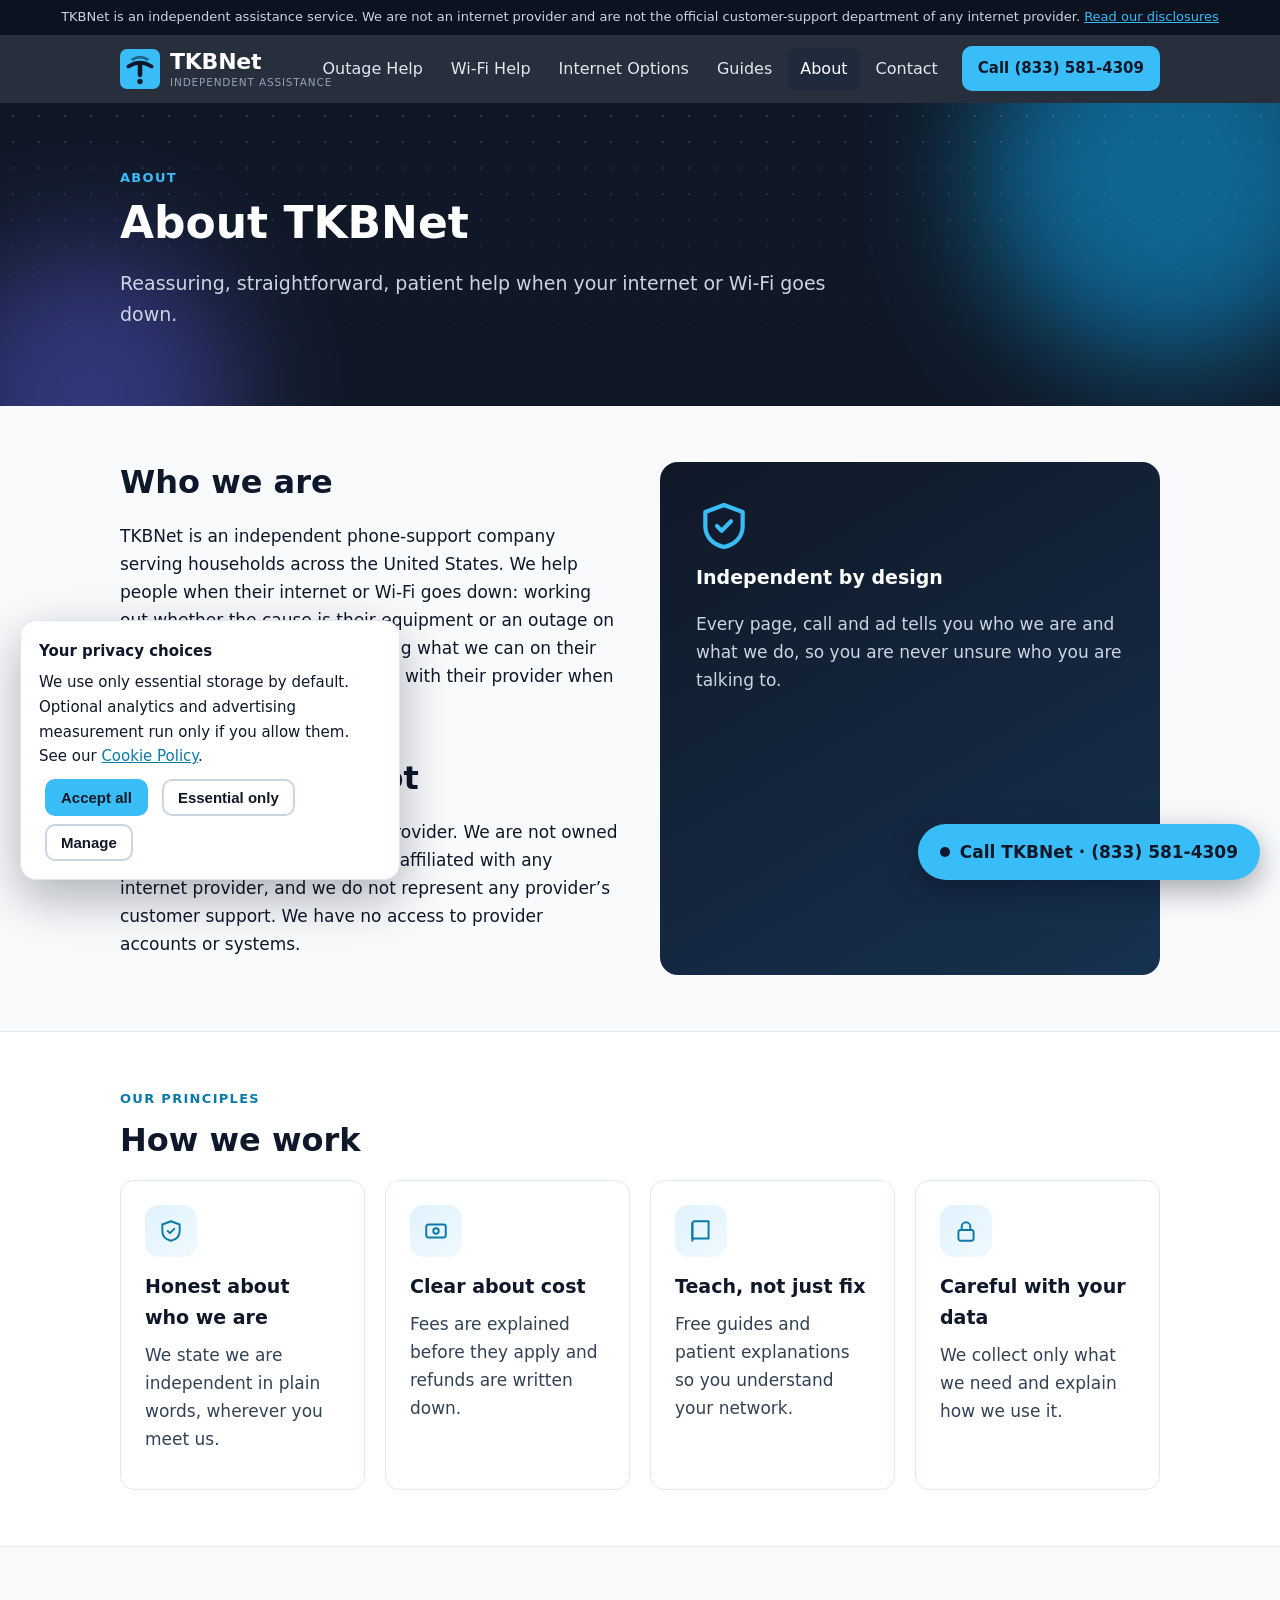
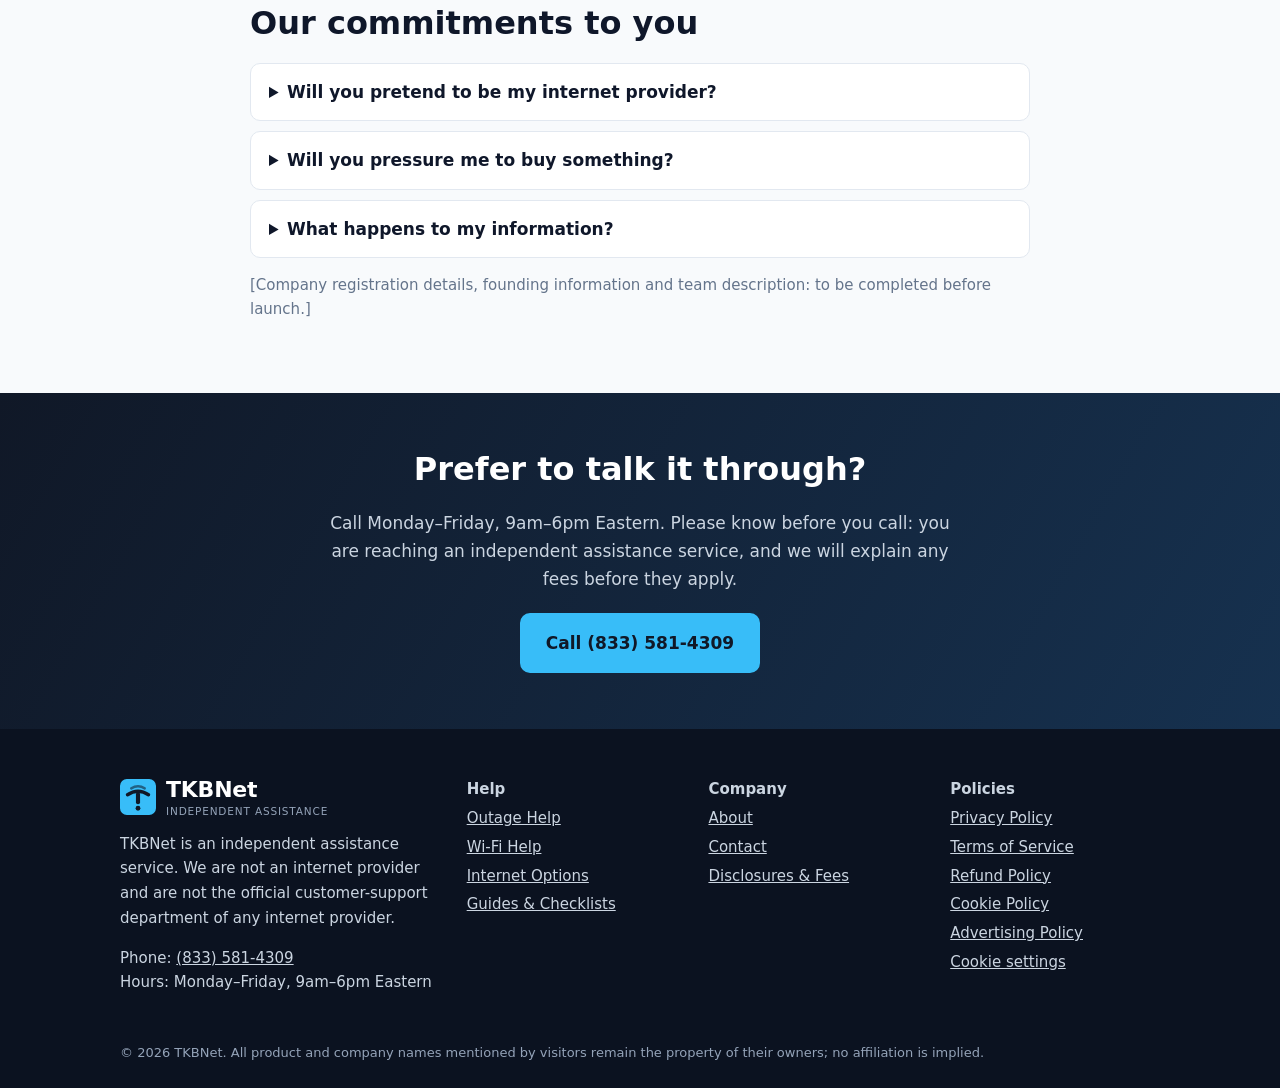
==== commit 04955912: "Refocus site on internet and Wi-Fi outage support across the USA Adds /internet-outage-help/ with in" ====
--- a/about/index.html
+++ b/about/index.html
@@ -4,7 +4,7 @@
 <meta charset="utf-8">
 <meta name="viewport" content="width=device-width, initial-scale=1">
 <title>About TKBNet | Independent Technical Support</title>
-<meta name="description" content="TKBNet is an independent company that provides technical support for home networks and plain-language information on internet service.">
+<meta name="description" content="TKBNet is an independent company that provides phone support for internet and Wi-Fi outages across the USA, with plain-language guidance.">
 <meta name="robots" content="index,follow,max-image-preview:large,max-snippet:-1">
 <link rel="canonical" href="https://tkbnet.support/about/">
 <meta name="theme-color" content="#101827">
@@ -13,22 +13,29 @@
 <meta property="og:locale" content="en_US">
 <meta property="og:type" content="website">
 <meta property="og:title" content="About TKBNet | Independent Technical Support">
-<meta property="og:description" content="TKBNet is an independent company that provides technical support for home networks and plain-language information on internet service.">
+<meta property="og:description" content="TKBNet is an independent company that provides phone support for internet and Wi-Fi outages across the USA, with plain-language guidance.">
 <meta property="og:url" content="https://tkbnet.support/about/">
 <meta property="og:image" content="https://tkbnet.support/assets/og-image.png">
 <meta property="og:image:width" content="1200">
 <meta property="og:image:height" content="630">
-<meta property="og:image:alt" content="TKBNet: independent technical support for home Wi-Fi and network equipment">
+<meta property="og:image:alt" content="TKBNet: independent internet and Wi-Fi outage support across the USA">
 <meta name="twitter:card" content="summary_large_image">
 <meta name="twitter:title" content="About TKBNet | Independent Technical Support">
-<meta name="twitter:description" content="TKBNet is an independent company that provides technical support for home networks and plain-language information on internet service.">
+<meta name="twitter:description" content="TKBNet is an independent company that provides phone support for internet and Wi-Fi outages across the USA, with plain-language guidance.">
 <meta name="twitter:image" content="https://tkbnet.support/assets/og-image.png">
 <link rel="icon" href="/assets/favicon.svg" type="image/svg+xml">
 <link rel="icon" href="/assets/icon-192.png" sizes="192x192" type="image/png">
 <link rel="apple-touch-icon" href="/assets/apple-touch-icon.png">
 <link rel="manifest" href="/manifest.webmanifest">
-<script type="application/ld+json">{"@context": "https://schema.org", "@graph": [{"@type": "Organization", "@id": "https://tkbnet.support/#org", "name": "TKBNet", "url": "https://tkbnet.support/", "logo": "https://tkbnet.support/assets/logo-light.svg", "description": "Independent technical support for home Wi-Fi and network equipment in the United States.", "areaServed": "US", "contactPoint": [{"@type": "ContactPoint", "contactType": "customer support", "telephone": "+18335814309", "areaServed": "US", "availableLanguage": "English"}]}, {"@type": "WebSite", "@id": "https://tkbnet.support/#site", "url": "https://tkbnet.support/", "name": "TKBNet", "publisher": {"@id": "https://tkbnet.support/#org"}, "inLanguage": "en-US"}, {"@type": "AboutPage", "@id": "https://tkbnet.support/about/#page", "url": "https://tkbnet.support/about/", "name": "About TKBNet | Independent Technical Support", "description": "TKBNet is an independent company that provides technical support for home networks and plain-language information on internet service.", "isPartOf": {"@id": "https://tkbnet.support/#site"}, "about": {"@id": "https://tkbnet.support/#org"}, "inLanguage": "en-US", "dateModified": "2026-10-27"}, {"@type": "BreadcrumbList", "itemListElement": [{"@type": "ListItem", "position": 1, "name": "Home", "item": "https://tkbnet.support/"}, {"@type": "ListItem", "position": 2, "name": "About", "item": "https://tkbnet.support/about/"}]}, {"@type": "FAQPage", "mainEntity": [{"@type": "Question", "name": "Will you pretend to be my internet provider?", "acceptedAnswer": {"@type": "Answer", "text": "Never. We will not use a provider's name, logo or branding to suggest an affiliation. See our Advertising Policy."}}, {"@type": "Question", "name": "Will you pressure me to buy something?", "acceptedAnswer": {"@type": "Answer", "text": "No. We troubleshoot and inform. We do not sell internet plans or earn commissions from providers [confirm]."}}, {"@type": "Question", "name": "What happens to my information?", "acceptedAnswer": {"@type": "Answer", "text": "We use it to help you and to run our business, and we do not sell it. See our Privacy Policy."}}]}]}</script>
+<script type="application/ld+json">{"@context": "https://schema.org", "@graph": [{"@type": "Organization", "@id": "https://tkbnet.support/#org", "name": "TKBNet", "url": "https://tkbnet.support/", "logo": "https://tkbnet.support/assets/logo-light.svg", "description": "Independent phone support for internet and Wi-Fi outages and home-network equipment across the United States.", "areaServed": "US", "contactPoint": [{"@type": "ContactPoint", "contactType": "customer support", "telephone": "+18335814309", "areaServed": "US", "availableLanguage": "English"}]}, {"@type": "WebSite", "@id": "https://tkbnet.support/#site", "url": "https://tkbnet.support/", "name": "TKBNet", "publisher": {"@id": "https://tkbnet.support/#org"}, "inLanguage": "en-US"}, {"@type": "AboutPage", "@id": "https://tkbnet.support/about/#page", "url": "https://tkbnet.support/about/", "name": "About TKBNet | Independent Technical Support", "description": "TKBNet is an independent company that provides phone support for internet and Wi-Fi outages across the USA, with plain-language guidance.", "isPartOf": {"@id": "https://tkbnet.support/#site"}, "about": {"@id": "https://tkbnet.support/#org"}, "inLanguage": "en-US", "dateModified": "2026-10-28"}, {"@type": "BreadcrumbList", "itemListElement": [{"@type": "ListItem", "position": 1, "name": "Home", "item": "https://tkbnet.support/"}, {"@type": "ListItem", "position": 2, "name": "About", "item": "https://tkbnet.support/about/"}]}, {"@type": "FAQPage", "mainEntity": [{"@type": "Question", "name": "Will you pretend to be my internet provider?", "acceptedAnswer": {"@type": "Answer", "text": "Never. We will not use a provider's name, logo or branding to suggest an affiliation. See our Advertising Policy."}}, {"@type": "Question", "name": "Will you pressure me to buy something?", "acceptedAnswer": {"@type": "Answer", "text": "No. We troubleshoot and inform. We do not sell internet plans or earn commissions from providers [confirm]."}}, {"@type": "Question", "name": "What happens to my information?", "acceptedAnswer": {"@type": "Answer", "text": "We use it to help you and to run our business, and we do not sell it. See our Privacy Policy."}}]}]}</script>
 <script>document.documentElement.classList.add('js')</script>
+<script>
+window.dataLayer=window.dataLayer||[];function gtag(){dataLayer.push(arguments);}
+gtag('consent','default',{ad_storage:'denied',ad_user_data:'denied',ad_personalization:'denied',analytics_storage:'denied',wait_for_update:500});
+try{var _c=JSON.parse(localStorage.getItem('tkb-consent')||'null');if(_c){var _a=_c.advertising?'granted':'denied',_n=_c.analytics?'granted':'denied';gtag('consent','update',{ad_storage:_a,ad_user_data:_a,ad_personalization:_a,analytics_storage:_n});}}catch(e){}
+gtag('js',new Date());gtag('config','AW-18492988888');
+</script>
+<script async src="https://www.googletagmanager.com/gtag/js?id=AW-18492988888"></script>
 <link rel="stylesheet" href="/assets/style.css">
 </head>
 <body>
@@ -38,13 +45,13 @@
   <div class="wrap bar">
     <a class="logo" href="/" aria-label="TKBNet home"><svg class="mark" viewBox="0 0 48 48" aria-hidden="true" focusable="false"><rect width="48" height="48" rx="13" fill="#38BDF8"/><path d="M15 12.5Q24 7 33 12.5" fill="none" stroke="#101827" stroke-width="3.2" stroke-linecap="round" opacity=".55"/><path d="M10 21Q24 11.5 38 21" fill="none" stroke="#101827" stroke-width="4.5" stroke-linecap="round"/><path d="M24 20v11" stroke="#101827" stroke-width="5.5" stroke-linecap="round"/><circle cx="24" cy="39" r="3.2" fill="#101827"/></svg><span class="lt"><b>TKBNet</b><small>Independent Assistance</small></span></a>
     <button class="menu-btn" aria-expanded="false" aria-controls="nav" aria-label="Toggle menu"><span class="bars" aria-hidden="true"><i></i><i></i><i></i></span><span class="mt">Menu</span></button>
-    <nav id="nav" aria-label="Main"><a href="/connectivity-help/">Connectivity Help</a><a href="/internet-options/">Internet Options</a><a href="/internet-guides/">Guides</a><a href="/about/" aria-current="page">About</a><a href="/contact/">Contact</a><a class="btn btn-sm" href="tel:+18335814309">Call (833) 581-4309</a></nav>
+    <nav id="nav" aria-label="Main"><a href="/internet-outage-help/">Outage Help</a><a href="/connectivity-help/">Wi-Fi Help</a><a href="/internet-options/">Internet Options</a><a href="/internet-guides/">Guides</a><a href="/about/" aria-current="page">About</a><a href="/contact/">Contact</a><a class="btn btn-sm" href="tel:+18335814309">Call (833) 581-4309</a></nav>
   </div>
 </header>
 <main id="main">
-<section class="pagehead"><span class="orb o1"></span><span class="orb o2"></span><span class="dots"></span><div class="wrap"><p class="eyebrow">About</p><h1>About TKBNet</h1><p class="lead">Reassuring, straightforward, patient help with home internet.</p></div></section>
+<section class="pagehead"><span class="orb o1"></span><span class="orb o2"></span><span class="dots"></span><div class="wrap"><p class="eyebrow">About</p><h1>About TKBNet</h1><p class="lead">Reassuring, straightforward, patient help when your internet or Wi-Fi goes down.</p></div></section>
 <section class="section"><div class="wrap two">
-  <div class="prose"><div class="reveal " style="--d:0ms"><h2>Who we are</h2><p>TKBNet is an independent technical support company serving consumers in the United States. We help people get the most from the equipment in their homes: routers, modems, mesh systems, Wi-Fi and connected devices.</p><h2>What we are not</h2><p>We are not an internet service provider. We are not owned by, operated by, endorsed by or affiliated with any internet provider, and we do not represent any provider&rsquo;s customer support. We have no access to provider accounts or systems.</p></div></div>
+  <div class="prose"><div class="reveal " style="--d:0ms"><h2>Who we are</h2><p>TKBNet is an independent phone-support company serving households across the United States. We help people when their internet or Wi-Fi goes down: working out whether the cause is their equipment or an outage on their provider&rsquo;s network, restoring what we can on their side, and preparing them to deal with their provider when the outage is theirs.</p><h2>What we are not</h2><p>We are not an internet service provider. We are not owned by, operated by, endorsed by or affiliated with any internet provider, and we do not represent any provider&rsquo;s customer support. We have no access to provider accounts or systems.</p></div></div>
   <div class="aboutcard reveal"><svg class="ic xl" viewBox="0 0 24 24" fill="none" stroke="currentColor" stroke-width="1.8" stroke-linecap="round" stroke-linejoin="round" aria-hidden="true"><path d="M12 3l8 3v6c0 5-3.5 8-8 9-4.5-1-8-4-8-9V6z"/><path d="M9 12l2 2 4-4"/></svg><h3>Independent by design</h3><p>Every page, call and ad tells you who we are and what we do, so you are never unsure who you are talking to.</p></div>
 </div></section>
 <section class="section alt"><div class="wrap">
@@ -74,7 +81,8 @@
     </div>
     <div>
       <strong>Help</strong>
-      <a href="/connectivity-help/">Connectivity Help</a>
+      <a href="/internet-outage-help/">Outage Help</a>
+      <a href="/connectivity-help/">Wi-Fi Help</a>
       <a href="/internet-options/">Internet Options</a>
       <a href="/internet-guides/">Guides &amp; Checklists</a>
     </div>
@@ -101,11 +109,11 @@
   <div class="pop-card" role="dialog" aria-modal="true" aria-labelledby="pop-t" aria-describedby="pop-d">
     <button class="pop-x" type="button" aria-label="Close">&times;</button>
     <div class="pop-art" aria-hidden="true"><svg class="mark" viewBox="0 0 48 48" aria-hidden="true" focusable="false"><rect width="48" height="48" rx="13" fill="#38BDF8"/><path d="M15 12.5Q24 7 33 12.5" fill="none" stroke="#101827" stroke-width="3.2" stroke-linecap="round" opacity=".55"/><path d="M10 21Q24 11.5 38 21" fill="none" stroke="#101827" stroke-width="4.5" stroke-linecap="round"/><path d="M24 20v11" stroke="#101827" stroke-width="5.5" stroke-linecap="round"/><circle cx="24" cy="39" r="3.2" fill="#101827"/></svg></div>
-    <p class="eyebrow dark">Independent technical support</p>
-    <h2 id="pop-t">Still stuck with your Wi-Fi or router?</h2>
-    <p id="pop-d">Talk to a TKBNet technician about your home-network equipment. We explain any fees before they apply, and you can hang up at no charge before agreeing to anything.</p>
+    <p class="eyebrow dark">Independent outage support</p>
+    <h2 id="pop-t">Internet or Wi-Fi down right now?</h2>
+    <p id="pop-d">Talk to a TKBNet technician anywhere in the USA. We help you tell an outage from an equipment problem and tell you what to do next. Fees are explained first, and you can hang up at no charge before agreeing to anything.</p>
     <a class="btn pulse" href="tel:+18335814309">Call (833) 581-4309</a>
-    <a class="pop-alt" href="/internet-guides/">Try our free guides first</a>
+    <a class="pop-alt" href="/internet-outage-help/">Try our free outage triage first</a>
     <small>TKBNet is an independent assistance service. We are not an internet provider and are not the official customer-support department of any internet provider.</small>
   </div>
 </div>
--- a/assets/style.css
+++ b/assets/style.css
@@ -339,3 +339,17 @@
 .pop-x:hover{background:#e2e8f0}
 body.pop-open{overflow:hidden}
 @media(max-width:560px){.popup{align-items:end;padding:0}.pop-card{border-radius:22px 22px 0 0;max-width:none;padding:30px 20px calc(22px + env(safe-area-inset-bottom));transform:translateY(100%)}.pop-card:before{border-radius:22px 22px 0 0}.pop-card h2{font-size:23px}}
+
+.triage{background:#fff;border:1px solid var(--line);border-radius:16px;padding:22px;display:grid;gap:14px;box-shadow:0 10px 30px rgba(15,23,42,.06)}
+.q{border:0;padding:0;margin:0;min-width:0}.q legend{font-weight:700;margin-bottom:8px;padding:0}
+.opts{display:flex;flex-wrap:wrap;gap:8px}
+.opt{position:relative;cursor:pointer}
+.opt input{position:absolute;opacity:0;inset:0}
+.opt span{display:inline-block;border:1px solid #cbd5e1;background:var(--cloud);padding:9px 16px;border-radius:99px;font-weight:600;transition:.2s}
+.opt input:checked+span{background:var(--navy);color:#fff;border-color:var(--navy)}
+.opt input:focus-visible+span{outline:3px solid #f59e0b;outline-offset:2px}
+.verdict{border-radius:12px;padding:16px;background:#f1f5f9;border-left:5px solid #94a3b8;transition:.3s}
+.verdict p{margin:6px 0 0;color:#334155;font-size:15.5px}
+.verdict.prov{background:#fff7ed;border-color:#f97316}.verdict.local{background:#ecfeff;border-color:#06b6d4}.verdict.mix{background:#eff6ff;border-color:#6366f1}
+.verdict a.btn{margin-top:12px;display:inline-flex}
+@media(min-width:1101px) and (max-width:1240px){nav a{padding:8px 9px;font-size:15px}.nav .btn-sm,nav .btn-sm{padding:8px 12px}}
